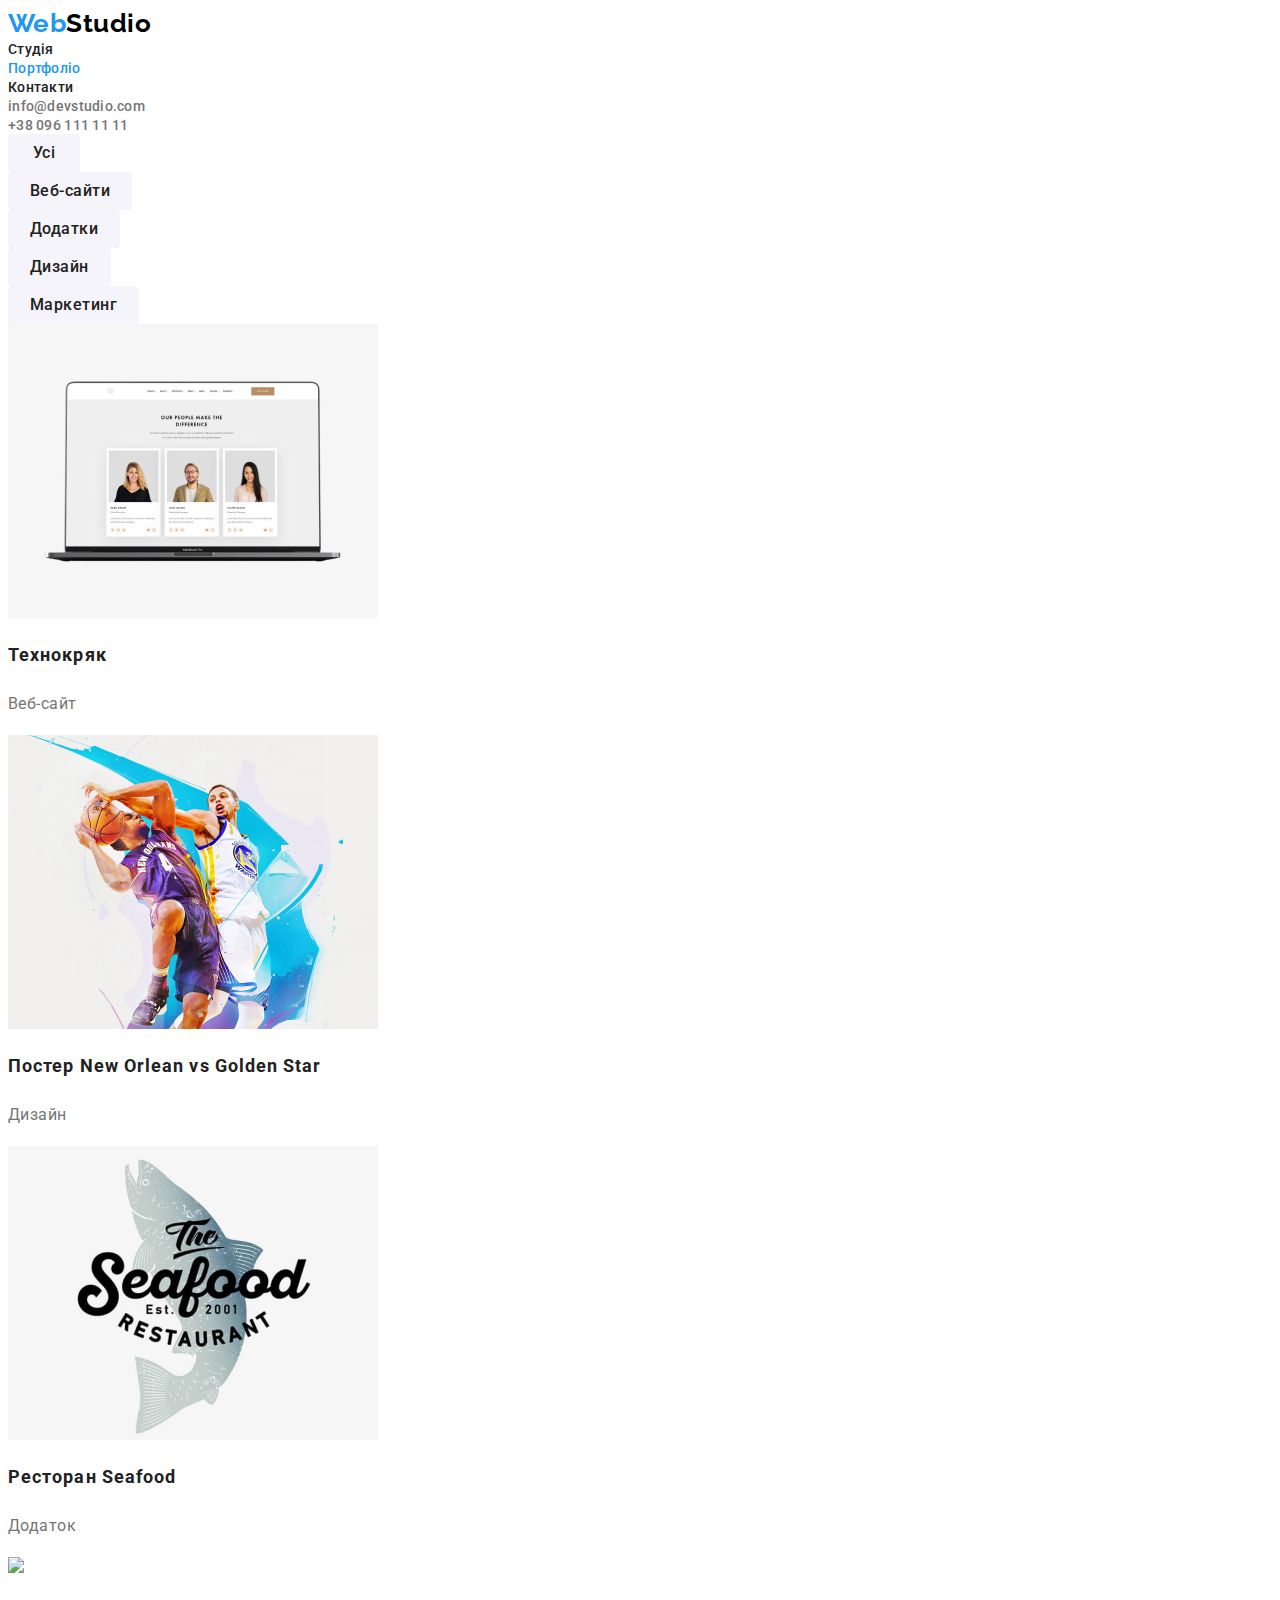
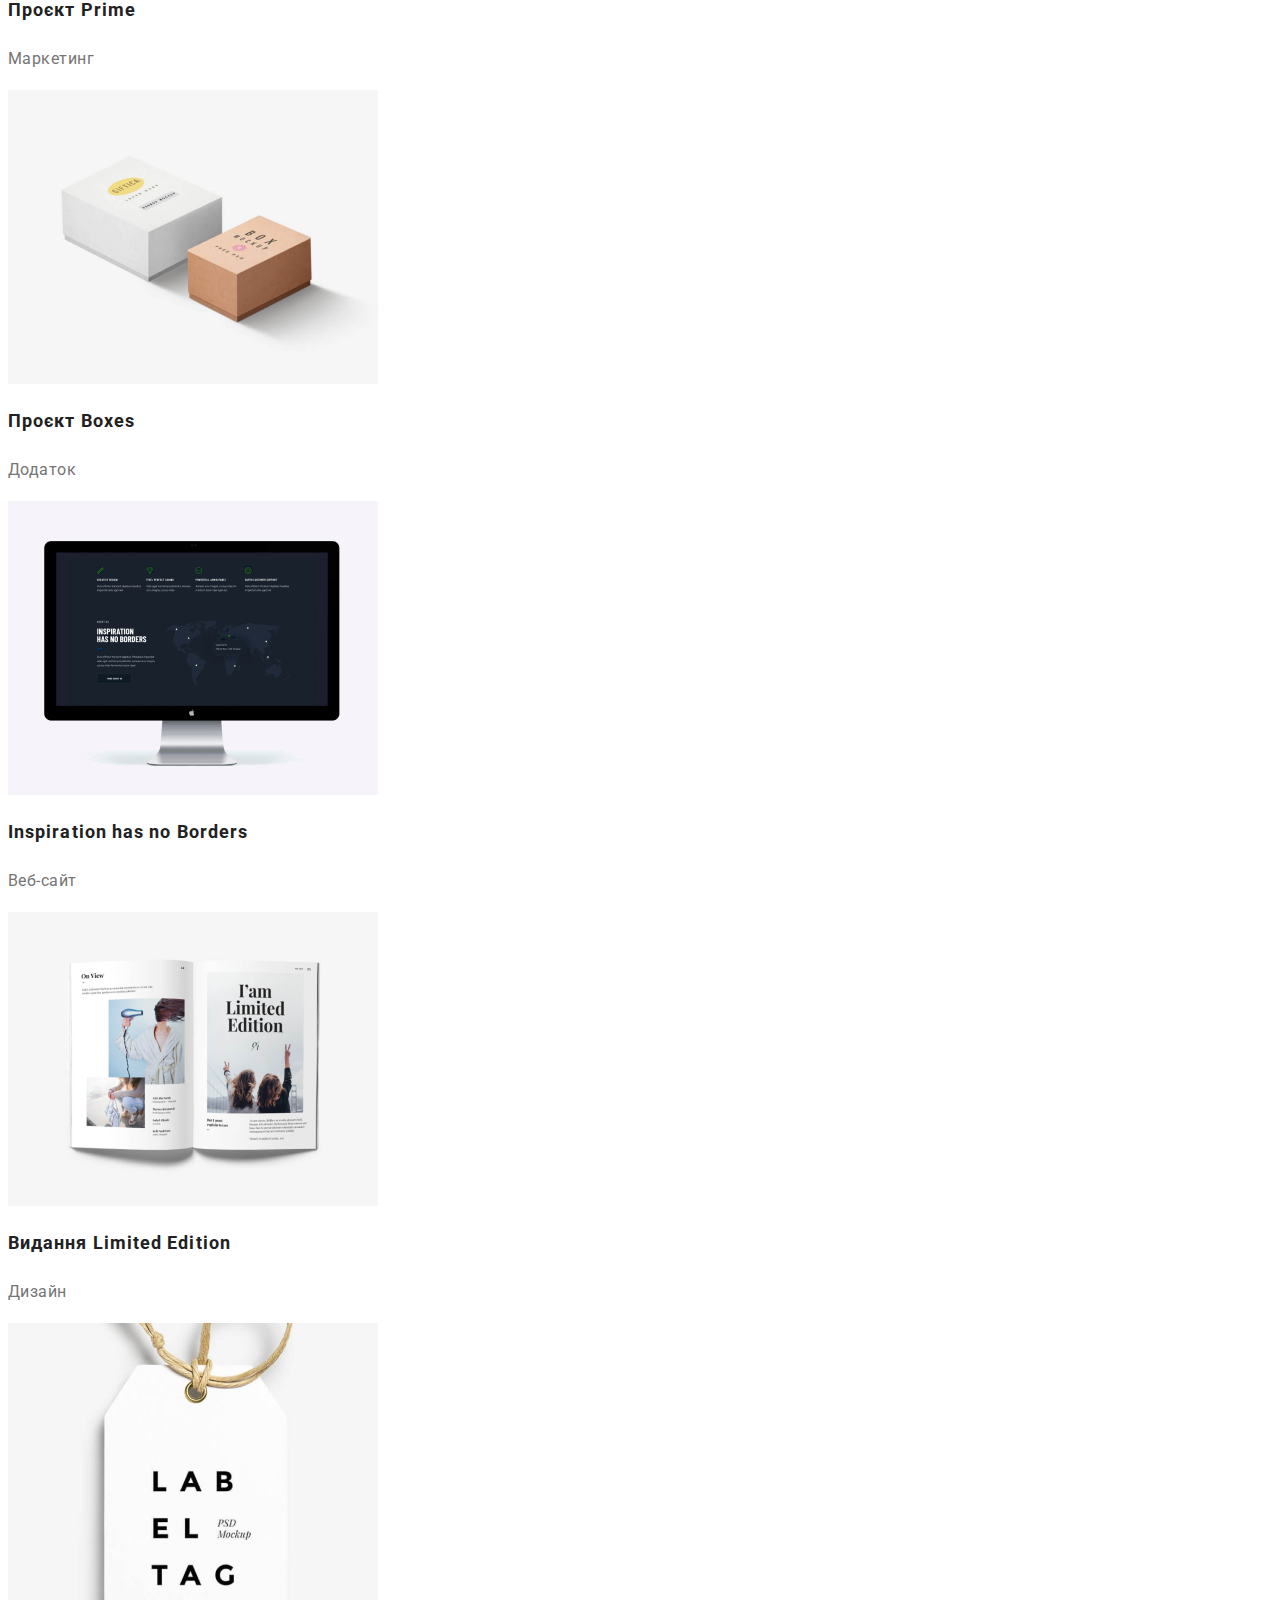
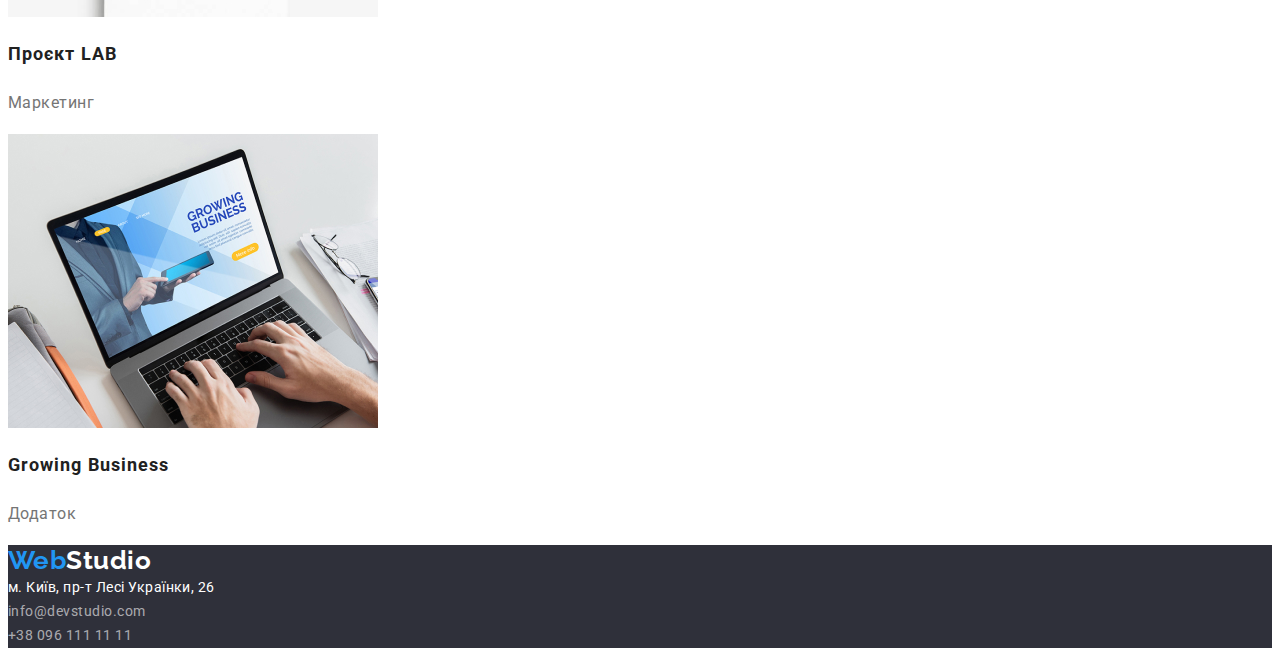
==== portfolio.html @ 09773f12 "start" ====
<!DOCTYPE html>
<html lang="uk">
  <head>
    <meta charset="UTF-8" />
    <meta http-equiv="X-UA-Compatible" content="IE=edge" />
    <meta name="viewport" content="width=device-width, initial-scale=1.0" />
    <title>Портфоліо</title>
    <link rel="preconnect" href="https://fonts.googleapis.com" />
    <link rel="preconnect" href="https://fonts.gstatic.com" crossorigin />
    <link
      href="https://fonts.googleapis.com/css2?family=Raleway:wght@700&family=Roboto:wght@400;500;700;900&display=swap"
      rel="stylesheet"
    />
    <link rel="stylesheet" href="./css/style.css" />
  </head>
  <body>
    <header class="site-header">
      <nav>
        <a href="./index.html" class="logo"
          >Web<span class="header-logo">Studio</span></a
        >

        <ul class="site-nav list">
          <li><a href="./index.html" class="link">Студія</a></li>
          <li><a href="./portfolio.html" class="link current">Портфоліо</a></li>
          <li><a href="#" class="link">Контакти</a></li>
        </ul>
      </nav>

      <ul class="site-contacts list">
        <li>
          <a href="mailto:info@devstudio.com" class="link"
            >info@devstudio.com</a
          >
        </li>
        <li>
          <a href="tel:+380961111111" class="link">+38 096 111 11 11</a>
        </li>
      </ul>
    </header>

    <main>
      <!--Портфоліо-->
      <section>
        <h1 class="hidden">Portfolio</h1>

        <ul class="filters list">
          <li>
            <button type="button" class="button btn-all">Усі</button>
          </li>
          <li>
            <button type="button" class="button btn-secondary">
              Веб-сайти
            </button>
          </li>
          <li>
            <button type="button" class="button btn-secondary">Додатки</button>
          </li>
          <li>
            <button type="button" class="button btn-secondary">Дизайн</button>
          </li>
          <li>
            <button type="button" class="button btn-secondary">
              Маркетинг
            </button>
          </li>
        </ul>

        <ul class="portfolio-list list">
          <li>
            <a href="#" class="link">
              <img src="./images/project-1.jpg" alt="Проект" width="370" />
              <h2 class="title">Технокряк</h2>
              <p class="text">Веб-сайт</p>
            </a>
          </li>
          <li>
            <a href="#" class="link">
              <img src="./images/project-2.jpg" alt="Проект" width="370" />
              <h2 class="title">Постер New Orlean vs Golden Star</h2>
              <p class="text">Дизайн</p>
            </a>
          </li>
          <li>
            <a href="#" class="link">
              <img src="./images/project-3.jpg" alt="Проект" width="370" />
              <h2 class="title">Ресторан Seafood</h2>
              <p class="text">Додаток</p>
            </a>
          </li>
          <li>
            <a href="#" class="link">
              <img src="./images/project-4.jpg alt="Проект" width="370" />
              <h2 class="title">Проєкт Prime</h2>
              <p class="text">Маркетинг</p>
            </a>
          </li>
          <li>
            <a href="#" class="link">
              <img src="./images/project-5.jpg" alt="Проект" width="370" />
              <h2 class="title">Проєкт Boxes</h2>
              <p class="text">Додаток</p>
            </a>
          </li>
          <li>
            <a href="#" class="link">
              <img src="./images/project-6.jpg" alt="Проект" width="370" />
              <h2 class="title">Inspiration has no Borders</h2>
              <p class="text">Веб-сайт</p>
            </a>
          </li>
          <li>
            <a href="#" class="link">
              <img src="./images/project-7.png" alt="Проект" width="370" />
              <h2 class="title">Видання Limited Edition</h2>
              <p class="text">Дизайн</p>
            </a>
          </li>
          <li>
            <a href="#" class="link">
              <img src="./images/project-8.jpg" alt="Проект" width="370" />
              <h2 class="title">Проєкт LAB</h2>
              <p class="text">Маркетинг</p>
            </a>
          </li>
          <li>
            <a href="#" class="link">
              <img src="./images/project-9.jpg" alt="Проект" width="370" />
              <h2 class="title">Growing Business</h2>
              <p class="text">Додаток</p>
            </a>
          </li>
        </ul>
      </section>
    </main>

    <footer class="footer">
      <a href="./index.html" class="logo"
        >Web<span class="footer-logo">Studio</span></a
      >
      <address>
        <ul class="footer-contacts list">
          <li>
            <a
              href="https://goo.gl/maps/nndKzAuQ2RMjYdHf6"
              class="link-address"
              target="_blank"
              rel="noreferrer noopener"
              >м. Київ, пр-т Лесі Українки, 26</a
            >
          </li>
          <li>
            <a href="mailto:info@devstudio.com" class="link"
              >info@devstudio.com</a
            >
          </li>
          <li>
            <a href="tel:+380961111111" class="link">+38 096 111 11 11</a>
          </li>
        </ul>
      </address>
    </footer>
  </body>
</html>
---- css/style.css ----
/* Домінатний колір основного тексту #757575 */
/* Вторинний колір заголовків #212121 */
/* Основний фон білий #ffffff */
/* Акцент #2196f3 */

:root {
  --primary-text-color: #757575;
  --title-text-color: #212121;
  --accent-color: #2196f3;
  --primary-white-color: #ffffff;
}

body {
  color: var(--primary-text-color);
  font-family: 'Roboto', sans-serif;
  letter-spacing: 0.03em;
}

.list {
  list-style: none;
  margin: 0;
  padding: 0;
}

.hidden {
  position: absolute;
  clip: rect(0 0 0 0);
  width: 1px;
  height: 1px;
  margin: -1px;
}

/* -----SITE-HEADER (logo, site-nav, site-contacts)----- */
.logo {
  color: var(--accent-color);
  font-family: 'Raleway', sans-serif;
  font-weight: 700;
  font-size: 26px;
  line-height: 1.19;

  text-decoration: none;
}

.logo .header-logo {
  color: #000000;
}

.site-nav .link {
  color: var(--title-text-color);
  font-weight: 500;
  font-size: 14px;
  line-height: 1.14;
  letter-spacing: 0.02em;

  text-decoration: none;
}

.site-nav .link:hover,
.site-nav .link:focus {
  color: var(--accent-color);
}

.site-nav .link.current {
  color: var(--accent-color);
}

.site-contacts .link {
  color: var(--primary-text-color);
  font-weight: 500;
  font-size: 14px;
  line-height: 1.14;
  letter-spacing: 0.02em;

  text-decoration: none;
}

.site-contacts .link:hover,
.site-contacts .link:focus {
  color: var(--accent-color);
}

/* -----HERO----- */
.hero {
  background-color: #2f303a;
}

.hero-title {
  color: var(--primary-white-color);
  font-weight: 900;
  font-size: 44px;
  line-height: 1.36;
  text-align: center;
  letter-spacing: 0.06em;
  text-transform: uppercase;
}

/* -----BUTTONS----- */
.button {
  color: var(--title-text-color);
  background-color: #f5f4fa;
  font-family: inherit;
  font-weight: 500;
  font-size: 16px;
  line-height: 1.63;
  letter-spacing: 0.03em;

  cursor: pointer;

  border: none;
  border-radius: 4px;
}

.button.btn-primary {
  color: var(--primary-white-color);
  background-color: var(--accent-color);
  font-weight: 700;
  line-height: 1.88;
  letter-spacing: 0.06em;
  text-shadow: 0px 4px 4px rgba(0, 0, 0, 0.25);

  border: 1px solid #000000;
  box-shadow: 0px 4px 4px rgba(0, 0, 0, 0.15);

  padding: 10px 32px;
}

.button.btn-primary:hover,
.button.btn-primary:focus {
  background-color: #188ce8;
}

.button.btn-secondary {
  padding: 6px 22px;
}

.button.btn-all {
  padding: 6px 25px;
}

.button:hover,
.button:focus {
  color: var(--primary-white-color);
  background-color: var(--accent-color);
  box-shadow: 0px 3px 1px rgba(0, 0, 0, 0.1), 0px 1px 2px rgba(0, 0, 0, 0.08),
    0px 2px 2px rgba(0, 0, 0, 0.12);
}

/* -----SECTIONS----- */
.section-title {
  color: var(--title-text-color);
  font-size: 36px;
  line-height: 1.17;
  text-align: center;
}

.feature-list .title {
  color: var(--title-text-color);
  font-size: 14px;
  line-height: 1.14;
  text-transform: uppercase;
}

.feature-list .text {
  font-size: 14px;
  line-height: 1.71;
}

.team-list .title {
  color: var(--title-text-color);
  font-weight: 500;
  font-size: 16px;
  line-height: 1.19;
  text-align: center;
}

.team-list .text {
  font-size: 16px;
  line-height: 1.19;
  text-align: center;
  letter-spacing: 0.03em;
}

/* -----FOOTER----- */
.footer {
  background-color: #2f303a;
}

.logo .footer-logo {
  color: var(--primary-white-color);
}

.footer-contacts .link-address {
  color: var(--primary-white-color);
  font-style: normal;
  font-size: 14px;
  line-height: 1.71;

  text-decoration: none;
}

.footer-contacts .link {
  color: rgba(255, 255, 255, 0.6);
  font-style: normal;
  font-size: 14px;
  line-height: 1.71;

  text-decoration: none;
}

.footer-contacts .link-address:hover,
.footer-contacts .link-address:focus {
  color: var(--accent-color);
}

.footer-contacts .link:hover,
.footer-contacts .link:focus {
  color: var(--accent-color);
}

/* -----PORTFOLIO----- */
.portfolio-list .link {
  text-decoration: none;
}

.portfolio-list .title {
  color: var(--title-text-color);
  font-size: 18px;
  line-height: 2;
  letter-spacing: 0.06em;
}

.portfolio-list .text {
  color: var(--primary-text-color);
  font-size: 16px;
  line-height: 1.88;
}
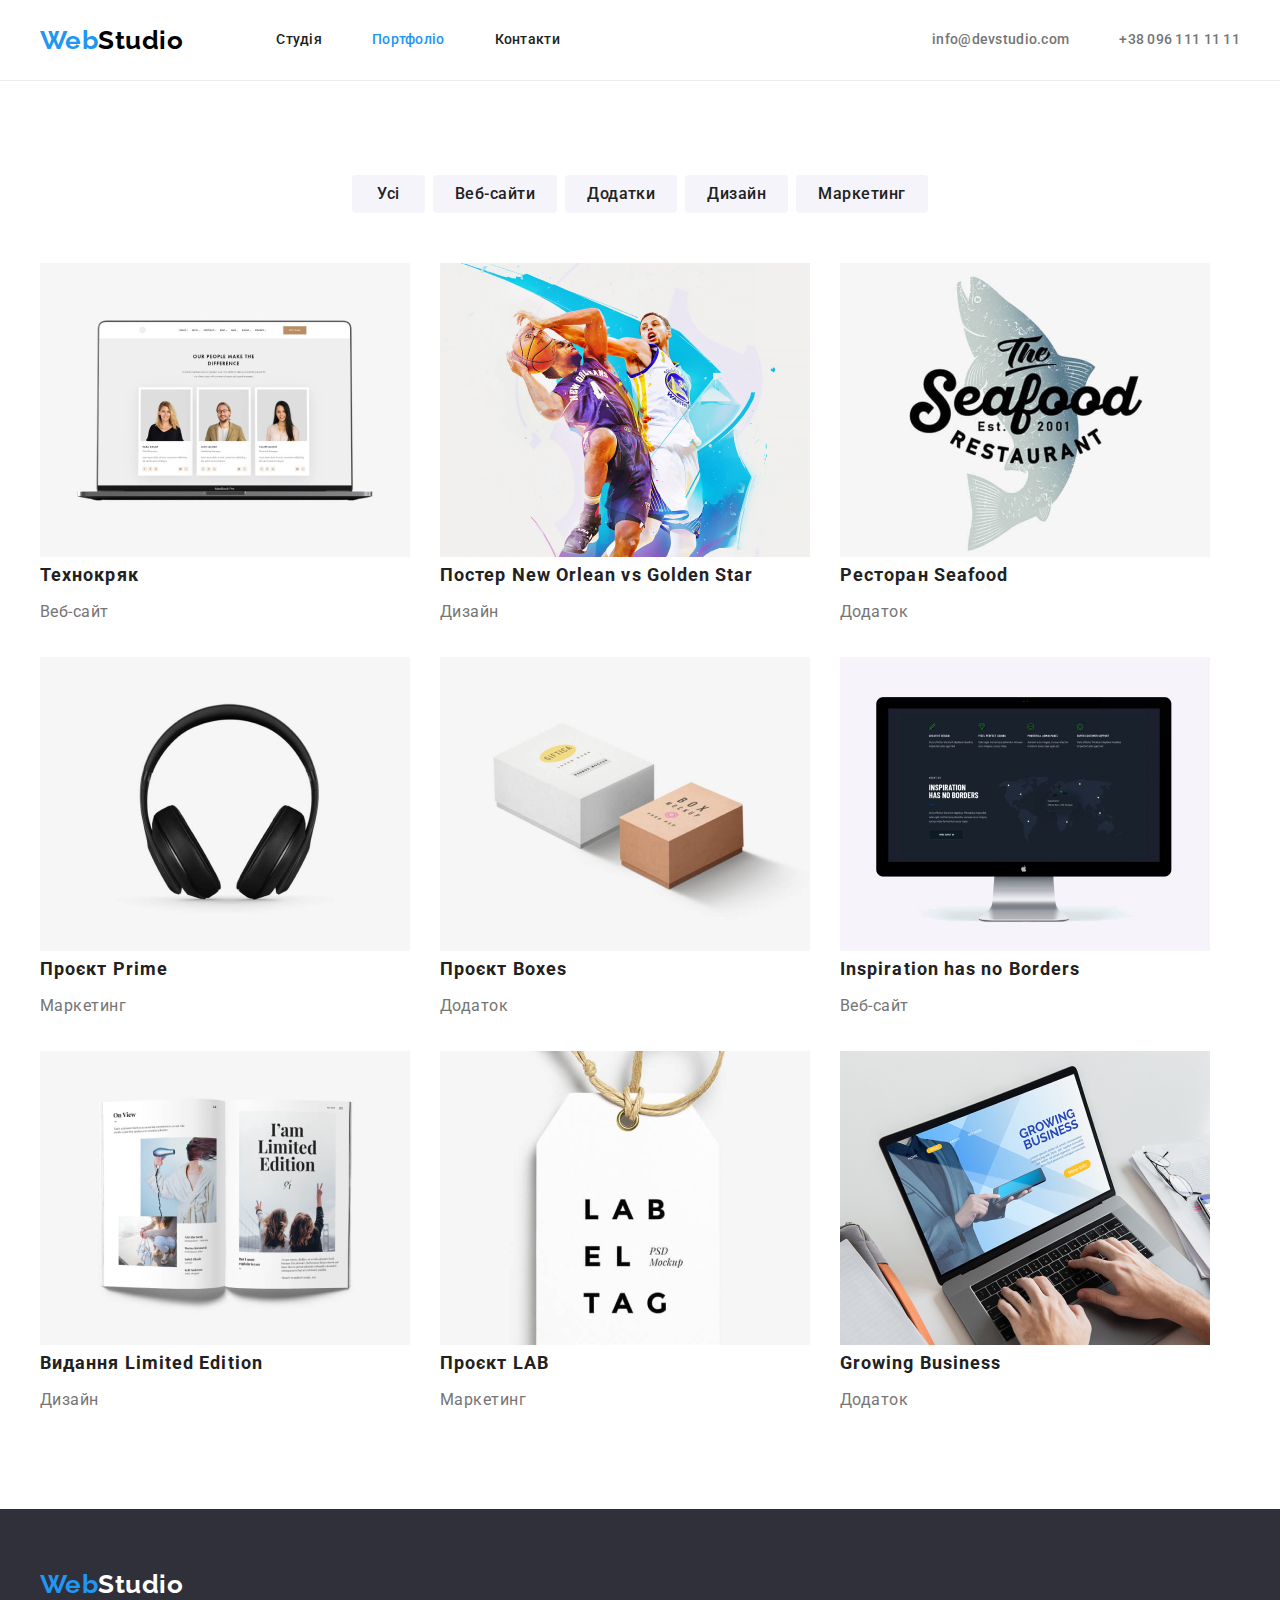
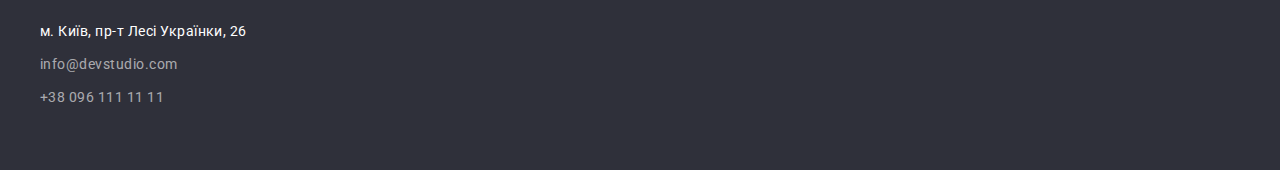
==== commit 4f9f4e6c: "final" ====
--- a/portfolio.html
+++ b/portfolio.html
@@ -11,19 +11,20 @@
       href="https://fonts.googleapis.com/css2?family=Raleway:wght@700&family=Roboto:wght@400;500;700;900&display=swap"
       rel="stylesheet"
     />
+    <link rel="stylesheet" href="https://cdnjs.cloudflare.com/ajax/libs/modern-normalize/1.1.0/modern-normalize.min.css">
     <link rel="stylesheet" href="./css/style.css" />
   </head>
   <body>
     <header class="site-header">
+      <div class="container header-container">
+        <a href="./index.html" class="logo"
+          >Web<span class="header-logo">Studio</span></a>
+
       <nav>
-        <a href="./index.html" class="logo"
-          >Web<span class="header-logo">Studio</span></a
-        >
-
         <ul class="site-nav list">
-          <li><a href="./index.html" class="link">Студія</a></li>
-          <li><a href="./portfolio.html" class="link current">Портфоліо</a></li>
-          <li><a href="#" class="link">Контакти</a></li>
+          <li class="item"><a href="./index.html" class="link">Студія</a></li>
+          <li class="item"><a href="./portfolio.html" class="link current">Портфоліо</a></li>
+          <li class="item"><a href="#" class="link">Контакти</a></li>
         </ul>
       </nav>
 
@@ -41,7 +42,8 @@
 
     <main>
       <!--Портфоліо-->
-      <section>
+      <section class="section-portfolio section">
+      <div class="container">
         <h1 class="hidden">Portfolio</h1>
 
         <ul class="filters list">
@@ -67,67 +69,85 @@
         </ul>
 
         <ul class="portfolio-list list">
-          <li>
+          <li class="item">
             <a href="#" class="link">
               <img src="./images/project-1.jpg" alt="Проект" width="370" />
-              <h2 class="title">Технокряк</h2>
-              <p class="text">Веб-сайт</p>
+              <div class="link-wrap">
+                <h2 class="title">Технокряк</h2>
+                <p class="text">Веб-сайт</p>
+              </div>
             </a>
           </li>
-          <li>
+          <li class="item">
             <a href="#" class="link">
               <img src="./images/project-2.jpg" alt="Проект" width="370" />
-              <h2 class="title">Постер New Orlean vs Golden Star</h2>
-              <p class="text">Дизайн</p>
+              <div class="link-wrap">
+                <h2 class="title">Постер New Orlean vs Golden Star</h2>
+                <p class="text">Дизайн</p>
+              </div>
             </a>
           </li>
-          <li>
+          <li class="item">
             <a href="#" class="link">
               <img src="./images/project-3.jpg" alt="Проект" width="370" />
-              <h2 class="title">Ресторан Seafood</h2>
-              <p class="text">Додаток</p>
+              <div class="link-wrap">
+                <h2 class="title">Ресторан Seafood</h2>
+                <p class="text">Додаток</p>
+              </div>  
             </a>
           </li>
-          <li>
+          <li class="item">
             <a href="#" class="link">
-              <img src="./images/project-4.jpg alt="Проект" width="370" />
-              <h2 class="title">Проєкт Prime</h2>
-              <p class="text">Маркетинг</p>
+              <img src="./images/project-4.jpg"  alt="Проект" width="370" />
+              <div class="link-wrap">
+                <h2 class="title">Проєкт Prime</h2>
+                <p class="text">Маркетинг</p>
+              </div>
             </a>
           </li>
-          <li>
+          <li class="item">
             <a href="#" class="link">
               <img src="./images/project-5.jpg" alt="Проект" width="370" />
-              <h2 class="title">Проєкт Boxes</h2>
-              <p class="text">Додаток</p>
+              <div class="link-wrap">
+                <h2 class="title">Проєкт Boxes</h2>
+                <p class="text">Додаток</p>
+              </div>
             </a>
           </li>
-          <li>
+          <li class="item">
             <a href="#" class="link">
               <img src="./images/project-6.jpg" alt="Проект" width="370" />
-              <h2 class="title">Inspiration has no Borders</h2>
-              <p class="text">Веб-сайт</p>
+              <div class="link-wrap">
+                <h2 class="title">Inspiration has no Borders</h2>
+                <p class="text">Веб-сайт</p>
+              </div>
             </a>
           </li>
-          <li>
+          <li class="item">
             <a href="#" class="link">
               <img src="./images/project-7.png" alt="Проект" width="370" />
-              <h2 class="title">Видання Limited Edition</h2>
-              <p class="text">Дизайн</p>
+              <div class="link-wrap">
+                <h2 class="title">Видання Limited Edition</h2>
+                <p class="text">Дизайн</p>
+              </div>
             </a>
           </li>
-          <li>
+          <li class="item">
             <a href="#" class="link">
               <img src="./images/project-8.jpg" alt="Проект" width="370" />
-              <h2 class="title">Проєкт LAB</h2>
-              <p class="text">Маркетинг</p>
+              <div class="link-wrap">
+                <h2 class="title">Проєкт LAB</h2>
+                <p class="text">Маркетинг</p>
+              </div>
             </a>
           </li>
-          <li>
+          <li class="item">
             <a href="#" class="link">
               <img src="./images/project-9.jpg" alt="Проект" width="370" />
-              <h2 class="title">Growing Business</h2>
-              <p class="text">Додаток</p>
+              <div class="link-wrap">
+                <h2 class="title">Growing Business</h2>
+                <p class="text">Додаток</p>
+              </div>
             </a>
           </li>
         </ul>
@@ -135,30 +155,32 @@
     </main>
 
     <footer class="footer">
-      <a href="./index.html" class="logo"
-        >Web<span class="footer-logo">Studio</span></a
-      >
-      <address>
-        <ul class="footer-contacts list">
-          <li>
-            <a
-              href="https://goo.gl/maps/nndKzAuQ2RMjYdHf6"
-              class="link-address"
-              target="_blank"
-              rel="noreferrer noopener"
-              >м. Київ, пр-т Лесі Українки, 26</a
-            >
-          </li>
-          <li>
-            <a href="mailto:info@devstudio.com" class="link"
-              >info@devstudio.com</a
-            >
-          </li>
-          <li>
-            <a href="tel:+380961111111" class="link">+38 096 111 11 11</a>
-          </li>
-        </ul>
-      </address>
+      <div class="container">
+        <a href="./index.html" class="logo"
+          >Web<span class="footer-logo">Studio</span></a
+        >
+        <address>
+          <ul class="footer-contacts list">
+            <li class="item">
+              <a
+                href="https://goo.gl/maps/nndKzAuQ2RMjYdHf6"
+                class="link-address"
+                target="_blank"
+                rel="noreferrer noopener"
+                >м. Київ, пр-т Лесі Українки, 26</a
+              >
+            </li>
+            <li class="item">
+              <a href="mailto:info@devstudio.com" class="link"
+                >info@devstudio.com</a
+              >
+            </li>
+            <li class="item">
+              <a href="tel:+380961111111" class="link">+38 096 111 11 11</a>
+            </li>
+          </ul>
+        </address>
+      </div>
     </footer>
   </body>
 </html>
--- a/css/style.css
+++ b/css/style.css
@@ -10,16 +10,46 @@
   --primary-white-color: #ffffff;
 }
 
-body {
-  color: var(--primary-text-color);
-  font-family: 'Roboto', sans-serif;
-  letter-spacing: 0.03em;
+h1,
+h2,
+h3,
+h4,
+h5,
+h6,
+p {
+  margin: 0;
 }
 
 .list {
   list-style: none;
   margin: 0;
   padding: 0;
+}
+
+.link{
+  text-decoration: none;
+}
+
+img{
+  display: block;
+  min-width: 100%;
+  height: auto;
+}
+
+html {
+  box-sizing: border-box;
+}
+*::before,
+*::after {
+  box-sizing: inherit;
+}
+
+
+body {
+  background-color: var(--primary-white-color);
+  color: var(--primary-text-color);
+  font-family: 'Roboto', sans-serif;
+  letter-spacing: 0.03em;
 }
 
 .hidden {
@@ -28,10 +58,48 @@
   width: 1px;
   height: 1px;
   margin: -1px;
-}
+  padding: 0;
+  overflow: hidden;
+  bottom: 0;
+}
+
+.container {
+  width: 1230px;
+  padding-left: 15px;
+  padding-right: 15px;
+  margin: 0 auto;
+  /* outline: 1px; */
+  /* рамка для контенту */
+  }
+
+
+
+/* .hero {
+  text-align: center;
+}
+
+
+
+.list {
+  list-style: none;
+  margin: 0;
+  padding: 0;
+} */
+
 
 /* -----SITE-HEADER (logo, site-nav, site-contacts)----- */
+.site-header {
+  border-bottom: 1px solid #ececec;
+}
+
+.header-container {
+  display: flex;
+  align-items: center;
+}
+
 .logo {
+  margin-right: 93px;
+
   color: var(--accent-color);
   font-family: 'Raleway', sans-serif;
   font-weight: 700;
@@ -45,14 +113,21 @@
   color: #000000;
 }
 
+.site-nav {
+  display: flex;
+  gap: 50px;
+}
+
 .site-nav .link {
-  color: var(--title-text-color);
-  font-weight: 500;
-  font-size: 14px;
-  line-height: 1.14;
-  letter-spacing: 0.02em;
-
-  text-decoration: none;
+display: block;
+padding-top: 32px;
+padding-bottom: 32px;
+
+color: var(--title-text-color);
+font-weight: 500;
+font-size: 14px;
+line-height: 1.14;
+letter-spacing: 0.02em;
 }
 
 .site-nav .link:hover,
@@ -60,18 +135,38 @@
   color: var(--accent-color);
 }
 
+
+/* .container-nav {
+  display: flex;
+  width: 100%;
+padding: 0 215px;
+margin-left: auto;
+margin-right: auto;
+outline: 1px;
+} */
+
+.navigation {
+  display: flex;
+}
+
 .site-nav .link.current {
   color: var(--accent-color);
 }
 
+.site-contacts {
+  display: flex;
+  gap: 50px;
+  margin-left: auto;
+}
+
 .site-contacts .link {
-  color: var(--primary-text-color);
-  font-weight: 500;
-  font-size: 14px;
-  line-height: 1.14;
-  letter-spacing: 0.02em;
-
-  text-decoration: none;
+display: block;
+
+color: var(--primary-text-color);
+font-weight: 500;
+font-size: 14px;
+line-height: 1.14;
+letter-spacing: 0.02em;
 }
 
 .site-contacts .link:hover,
@@ -79,23 +174,34 @@
   color: var(--accent-color);
 }
 
+
 /* -----HERO----- */
 .hero {
+  padding-top: 200px;
+  padding-bottom: 200px;
+  text-align: center;
+
   background-color: #2f303a;
 }
 
+
 .hero-title {
+  margin-bottom: 30px;
+
+
   color: var(--primary-white-color);
   font-weight: 900;
   font-size: 44px;
   line-height: 1.36;
-  text-align: center;
   letter-spacing: 0.06em;
   text-transform: uppercase;
 }
 
+
 /* -----BUTTONS----- */
 .button {
+  cursor: pointer;
+
   color: var(--title-text-color);
   background-color: #f5f4fa;
   font-family: inherit;
@@ -104,13 +210,17 @@
   line-height: 1.63;
   letter-spacing: 0.03em;
 
-  cursor: pointer;
-
   border: none;
   border-radius: 4px;
 }
 
+
 .button.btn-primary {
+  min-width: 216px;
+  height: 50px;
+   /* padding: 10px 32px;
+  border-radius: 4px;*/
+
   color: var(--primary-white-color);
   background-color: var(--accent-color);
   font-weight: 700;
@@ -118,10 +228,9 @@
   letter-spacing: 0.06em;
   text-shadow: 0px 4px 4px rgba(0, 0, 0, 0.25);
 
-  border: 1px solid #000000;
   box-shadow: 0px 4px 4px rgba(0, 0, 0, 0.15);
 
-  padding: 10px 32px;
+  
 }
 
 .button.btn-primary:hover,
@@ -141,31 +250,89 @@
 .button:focus {
   color: var(--primary-white-color);
   background-color: var(--accent-color);
+
   box-shadow: 0px 3px 1px rgba(0, 0, 0, 0.1), 0px 1px 2px rgba(0, 0, 0, 0.08),
     0px 2px 2px rgba(0, 0, 0, 0.12);
 }
 
 /* -----SECTIONS----- */
+.section {
+  padding-top: 94px;
+  padding-bottom: 94px;
+}
+
 .section-title {
+  margin-bottom: 50px;
+
   color: var(--title-text-color);
   font-size: 36px;
   line-height: 1.17;
   text-align: center;
 }
+/* Секція особливості */
+
+.feature-list {
+  display: flex;
+  gap: 30px;
+}
+
+.feature-list .item {
+  width: calc((100% - 90px ) / 4);
+}
+
 
 .feature-list .title {
+  margin-bottom: 10px;
+
   color: var(--title-text-color);
   font-size: 14px;
   line-height: 1.14;
   text-transform: uppercase;
 }
 
+
 .feature-list .text {
   font-size: 14px;
   line-height: 1.71;
 }
 
+/*  Секція роботи */
+.section-job {
+  padding-top: 0;
+}
+
+.job-list {
+  display: flex;
+  gap: 30px;
+}
+
+.job-list .item {
+  width: calc((100% - 60px) / 3);
+}
+
+/* Секція команда */
+
+.section-team {
+  background: #f5f4fa;
+}
+
+.team-list {
+  display: flex;
+  gap: 30px;
+}
+
+.team-list .item {
+  background: var(--primary-white-color);
+
+  box-shadow: 0px 1px 3px rgba(0, 0, 0, 0.12), 0px 1px 1px rgba(0, 0, 0, 0.14),
+  0px 2px 1px rgba(0, 0, 0, 0.2);
+  border-radius: 0px 0px 4px 4px;
+}
+
 .team-list .title {
+  padding-top: 30px;
+  margin-bottom: 10px;
+
   color: var(--title-text-color);
   font-weight: 500;
   font-size: 16px;
@@ -174,6 +341,8 @@
 }
 
 .team-list .text {
+  padding-bottom: 30px;
+
   font-size: 16px;
   line-height: 1.19;
   text-align: center;
@@ -182,12 +351,23 @@
 
 /* -----FOOTER----- */
 .footer {
+  padding-top: 60px;
+  padding-bottom: 60px;
+
   background-color: #2f303a;
 }
+
+
+.footer .logo {
+  display: block;
+  margin-bottom: 20px;
+}
+
 
 .logo .footer-logo {
   color: var(--primary-white-color);
 }
+
 
 .footer-contacts .link-address {
   color: var(--primary-white-color);
@@ -204,7 +384,6 @@
   font-size: 14px;
   line-height: 1.71;
 
-  text-decoration: none;
 }
 
 .footer-contacts .link-address:hover,
@@ -216,13 +395,37 @@
 .footer-contacts .link:focus {
   color: var(--accent-color);
 }
+.footer-contacts .item {
+  display: block;
+}
+
+.footer-contacts .item:not(:last-child) {
+  margin-bottom: 9px;
+}
+
 
 /* -----PORTFOLIO----- */
-.portfolio-list .link {
-  text-decoration: none;
+
+.section-portfolio .filters {
+  margin-bottom: 50px;
+  display: flex;
+  gap: 8px;
+  justify-content: center;
+}
+
+.portfolio-list {
+  display: flex;
+  gap: 30px;
+  flex-wrap: wrap;
+}
+
+.portfolio-list .item {
+  
 }
 
 .portfolio-list .title {
+  margin-bottom: 4px;
+
   color: var(--title-text-color);
   font-size: 18px;
   line-height: 2;
@@ -233,4 +436,10 @@
   color: var(--primary-text-color);
   font-size: 16px;
   line-height: 1.88;
+}
+.link-warp {
+  padding: 20px 24px;
+
+  border: 1px solid #eeeeee;
+  border-top: none;
 }